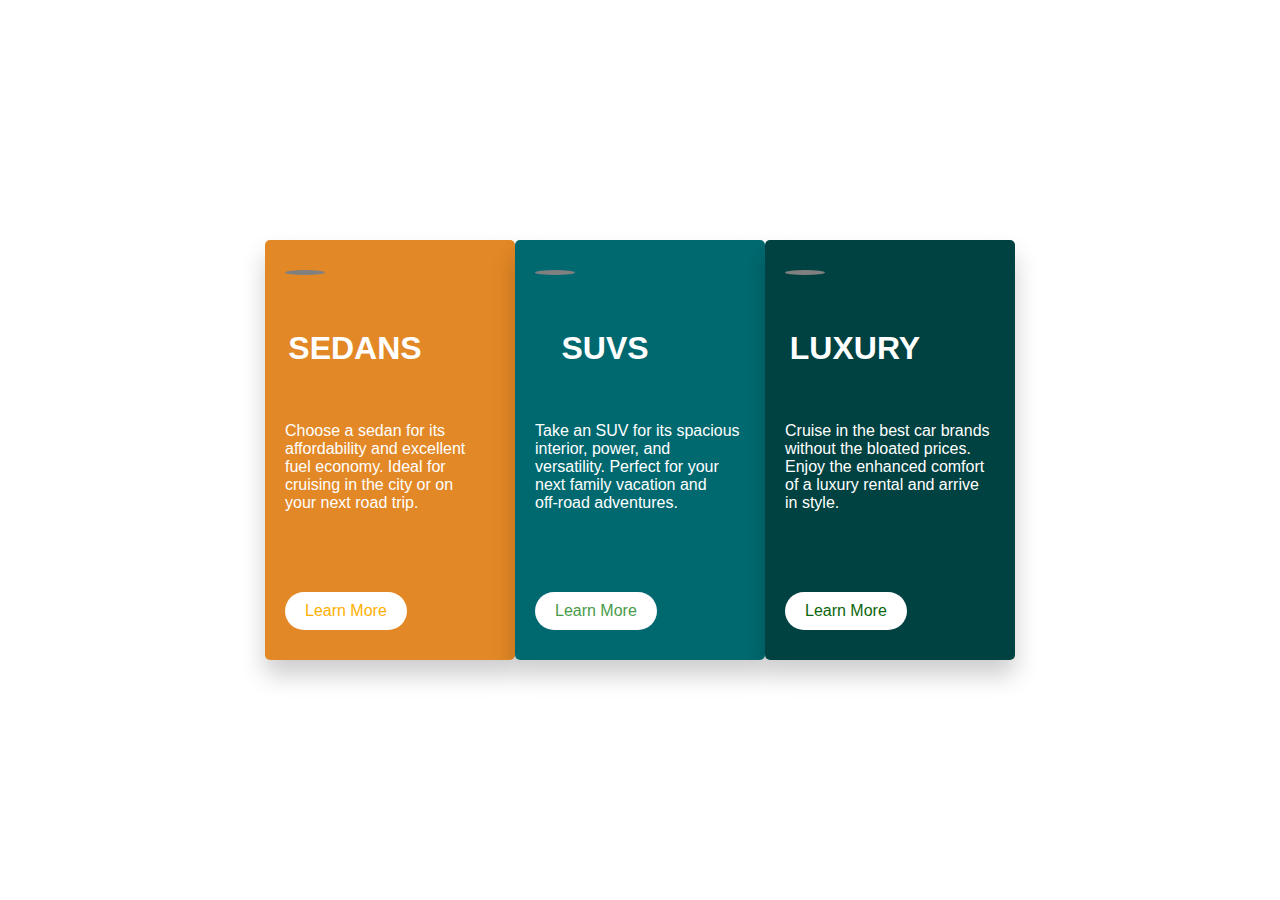
==== index.html @ ef580e55 "My codes for both designs" ====
<!DOCTYPE html>
<html lang="en">
<head> 
    <meta charset="UTF-8">
    <meta http-equiv="X-UA-Compatible" content="IE=edge">
    <meta name="viewport" content="width=device-width, initial-scale=1.0">
    <title>compilations9</title>
    <link rel="stylesheet" href="style.css"/>
<!-- font awesome -->
<link rel="stylesheet" href="https://cdnjs.cloudflare.com/ajax/libs/font-awesome/6.1.1/css/all.min.css"
     integrity="sha512-KfkfwYDsLkIlwQp6LFnl8zNdLGxu9YAA1QvwINks4PhcElQSvqcyVLLD9aMhXd13uQjoXtEKNosOWaZqXgel0g==" 
     crossorigin="anonymous" referrerpolicy="no-referrer" />

</head>
<body>
     <div class="container">
         <div class="card">
             <div class="circle">
                <div class="font">
                    <p class="paragraph1"> <i class="fa-solid fa-car-rear awesome fa-2x "></i></p>
                    </div>
                 <h2>SEDANS</h2>
             </div>
             <div class="content1">
                 <p> Choose a sedan for its<br />affordability and excellent<br />fuel
              economy. Ideal for<br />cruising in the city or on<br />your next
              road trip.
    </p>
     <a href="#">Learn More</a>
             </div>
         </div>
     

     <div class=" card">
        <div class="circle">
            <div class="font">
                <p class="paragraph2"> <i class="fa-solid fa-car-rear awesome fa-2x"></i></p>
           
            </div>
            <h2>SUVS</h2>
        </div>
        <div class="content2">
            <p>
                 Take an SUV for its spacious<br />interior, power, and<br />versatility.
              Perfect for your<br />next family vacation and<br />off-road
              adventures.</p>
                 <a href="#">Learn More</a>
        </div>
    </div>

    <div class="card">
        <div class="circle">
            <div class="font">
                <p class="paragraph3"><i class="fa-solid fa-car-rear awesome fa-2x"></i></p>
                </div>
            <h2>LUXURY</h2>
        </div>
        <div class="content3">
            <p>
                Cruise in the best car brands<br />without the bloated prices.<br />Enjoy
              the enhanced comfort<br />of a luxury rental and arrive<br />in
              style.
                 </p>
                 <a href="#">Learn More</a>
        </div>
    </div>
    </div>

</body>
</html>
---- style.css ----
*{
    margin: 0;
    padding: 0;
    box-sizing: border-box;
    font-family: sans-serif;
}

body{
    display: flex;
    justify-content: center;
    align-items: center;
    min-height: 100vh;
    background: #fff;
    background-attachment: fixed;
}

.container{
   position: relative;
   width: 1440px;
   @media screen and (max-width: 600px) {
    . view {
    width: 375px;
    }
    };
   padding: 20px;
   display: flex;
   justify-content: center;
   align-items: center;
   flex-wrap: wrap;
}


.container .card{
    position: relative;
    width: 250px;
    height: 420px;
    background: #fff;
    border-radius: 5px;
    overflow: hidden;
    box-shadow: 0 15px 25px  rgba(0,0,0,0.2);
}

 

.container .card .circle{
    position: relative;
    width: 100%;
    height: 100%;
    text-align: center;
}

.container .card .circle h2{
    color: #fff;
    font-size: 2rem;
    padding: 30px 0;
    padding-top: 50px ;
    padding-right: 70px;
}

.font{
    padding-top: 30px;
} 

.paragraph1{
    padding: 5px 20px 0 20px;
    background-color: grey;
    border-radius: 100%;
    width: 5px;
    margin: 0px 70px 5px 20px;
}

.paragraph2{
    padding: 5px 20px 0 20px;
    background-color: grey;
    border-radius: 100%;
    width: 5px;
    margin: 0px 70px 5px 20px;
}

.paragraph3{
    padding: 5px 20px 0 20px;
    background-color: grey;
    border-radius: 100%;
    width: 5px;
    margin: 0px 70px 5px 20px;
}

.awesome{
  color: whitesmoke;
}

.container .card .content1{
    position: absolute;
    bottom: 10px;
    padding: 20px;
    text-align: left;
    color: #fff;
}
  
.container .card .content1 a{
    position: relative;
    display: inline-block;
    padding: 10px 20px;
    background: #fff ;
    color: #ffaf00;
    text-decoration: none;
    border-radius: 30px;
    margin-top: 80px;
    margin-right: 80px; 
}


.container .card .content2{
    position: absolute;
    bottom: 10px;
    padding: 20px;
    text-align: left;
    color: #fff;
}
  
.container .card .content2 a{
    position: relative;
    display: inline-block;
    padding: 10px 20px;
    background: #fff ;
    color: rgb(72, 155, 72);
    text-decoration: none;
    border-radius: 30px;
    margin-top: 80px;
    margin-right: 80px;
}



.container .card .content3{
    position: absolute;
    bottom: 10px;
    padding: 20px;
    text-align: left;
    color: #fff;
}

.container .card .content3 a{
    position: relative;
    display: inline-block;
    padding: 10px 20px;
    background: #fff ;
    color: rgb(12, 102, 12);
    text-decoration: none;
    border-radius: 30px;
    margin-top: 80px;
    margin-right: 80px;
}


.container .card:nth-child(1) .circle,
.container .card:nth-child(1) .content a {
    background-color: hsl(31, 77%, 52%);
}

.container .card:nth-child(2) .circle,
.container .card:nth-child(2) .content a {
     background-color: hsl(184, 100%, 22%);
}

.container .card:nth-child(3) .circle,
.container .card:nth-child(3) .content a {
      background-color: hsl(179, 100%, 13%);
}
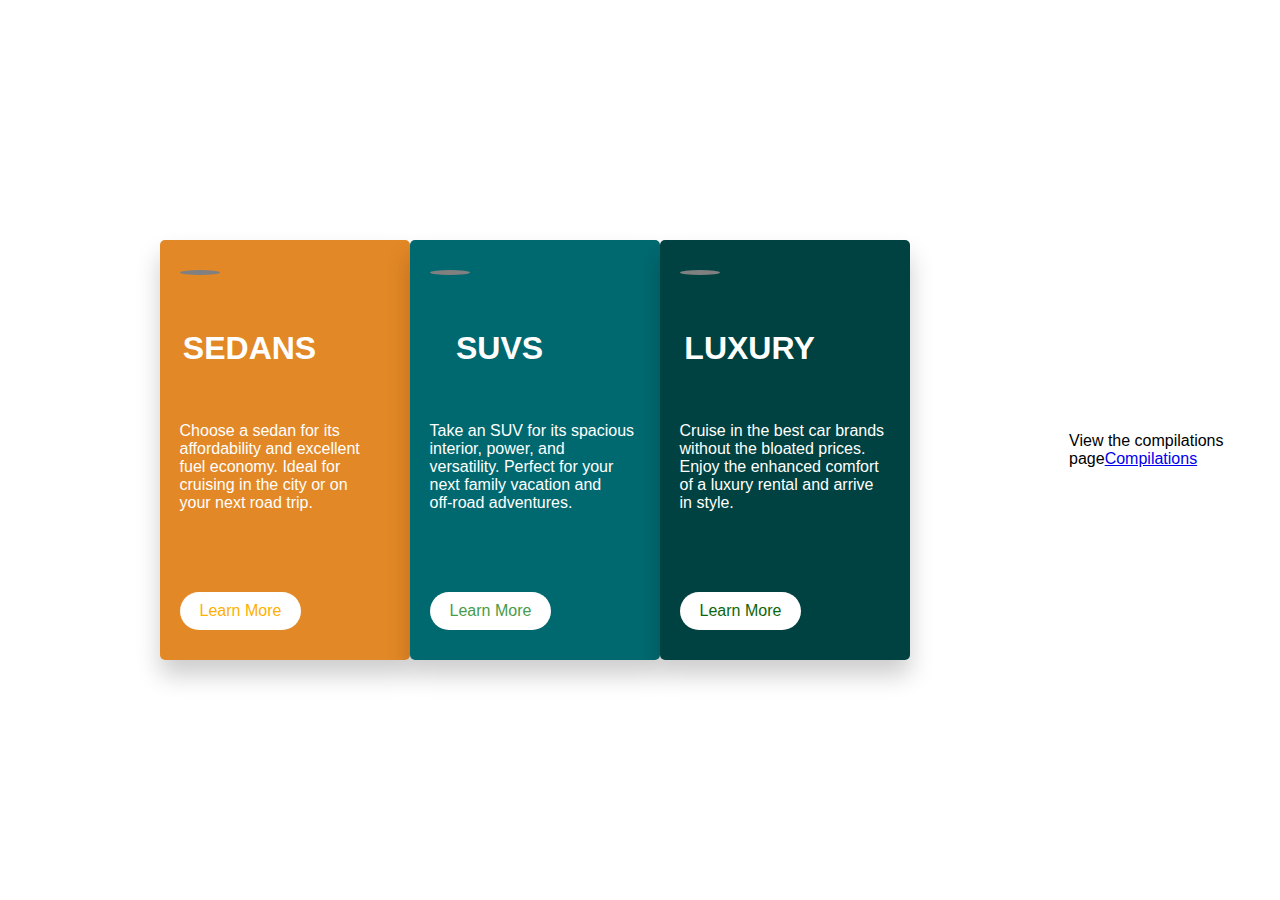
==== commit e33c74c6: "Update index.html" ====
--- a/index.html
+++ b/index.html
@@ -65,6 +65,10 @@
         </div>
     </div>
     </div>
+    
+    <div class="redirect">
+        <p>View the compilations page<a href="index.html">Compilations</a></p>
+    </div>
 
 </body>
-</html>+</html>
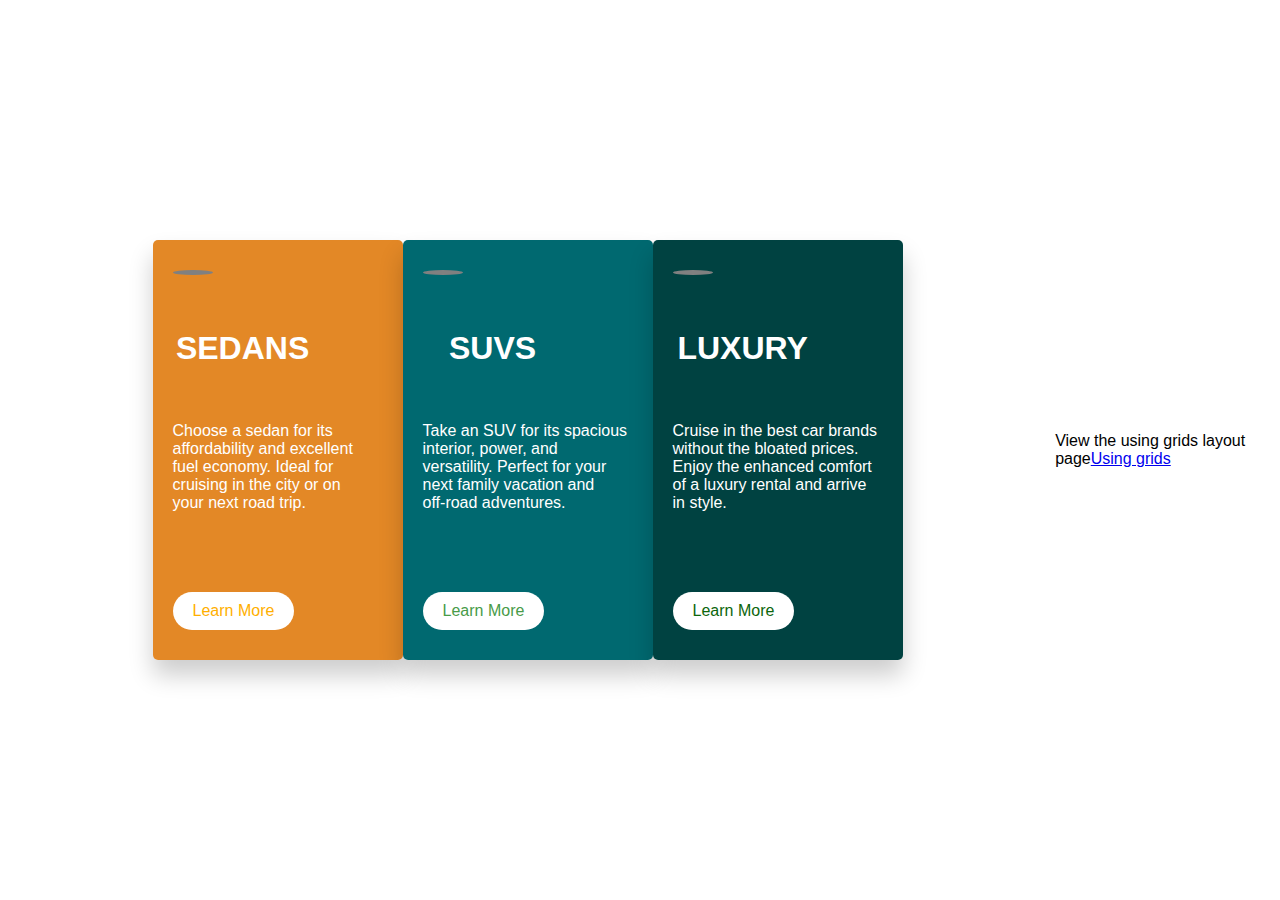
==== commit a1288997: "Update index.html" ====
--- a/index.html
+++ b/index.html
@@ -67,7 +67,7 @@
     </div>
     
     <div class="redirect">
-        <p>View the compilations page<a href="index.html">Compilations</a></p>
+        <p>View the using grids layout page<a href="grid.html">Using grids</a></p>
     </div>
 
 </body>
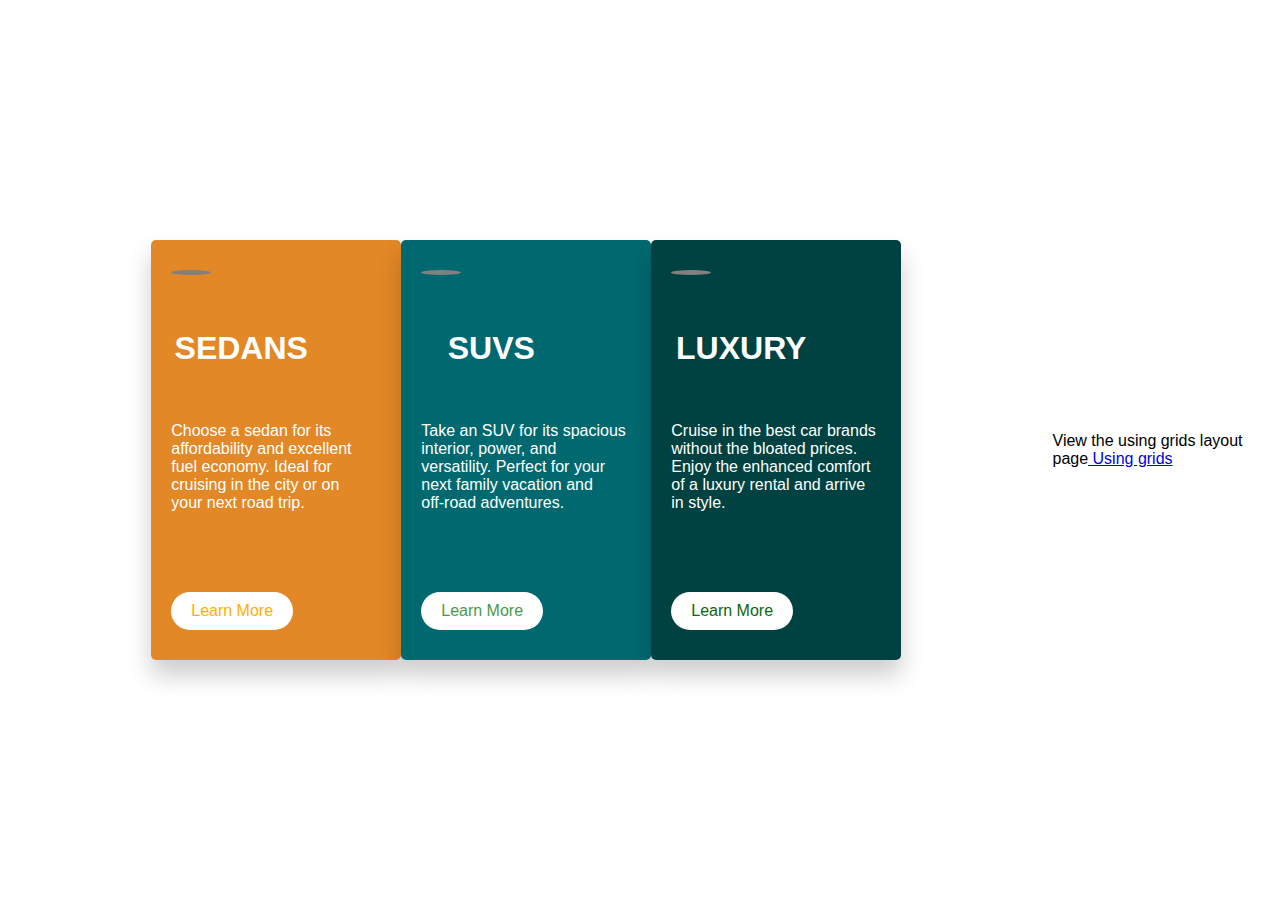
==== commit f36ec7e3: "Update index.html" ====
--- a/index.html
+++ b/index.html
@@ -67,7 +67,7 @@
     </div>
     
     <div class="redirect">
-        <p>View the using grids layout page<a href="grid.html">Using grids</a></p>
+        <p>View the using grids layout page<a href="grid.html"> Using grids</a></p>
     </div>
 
 </body>
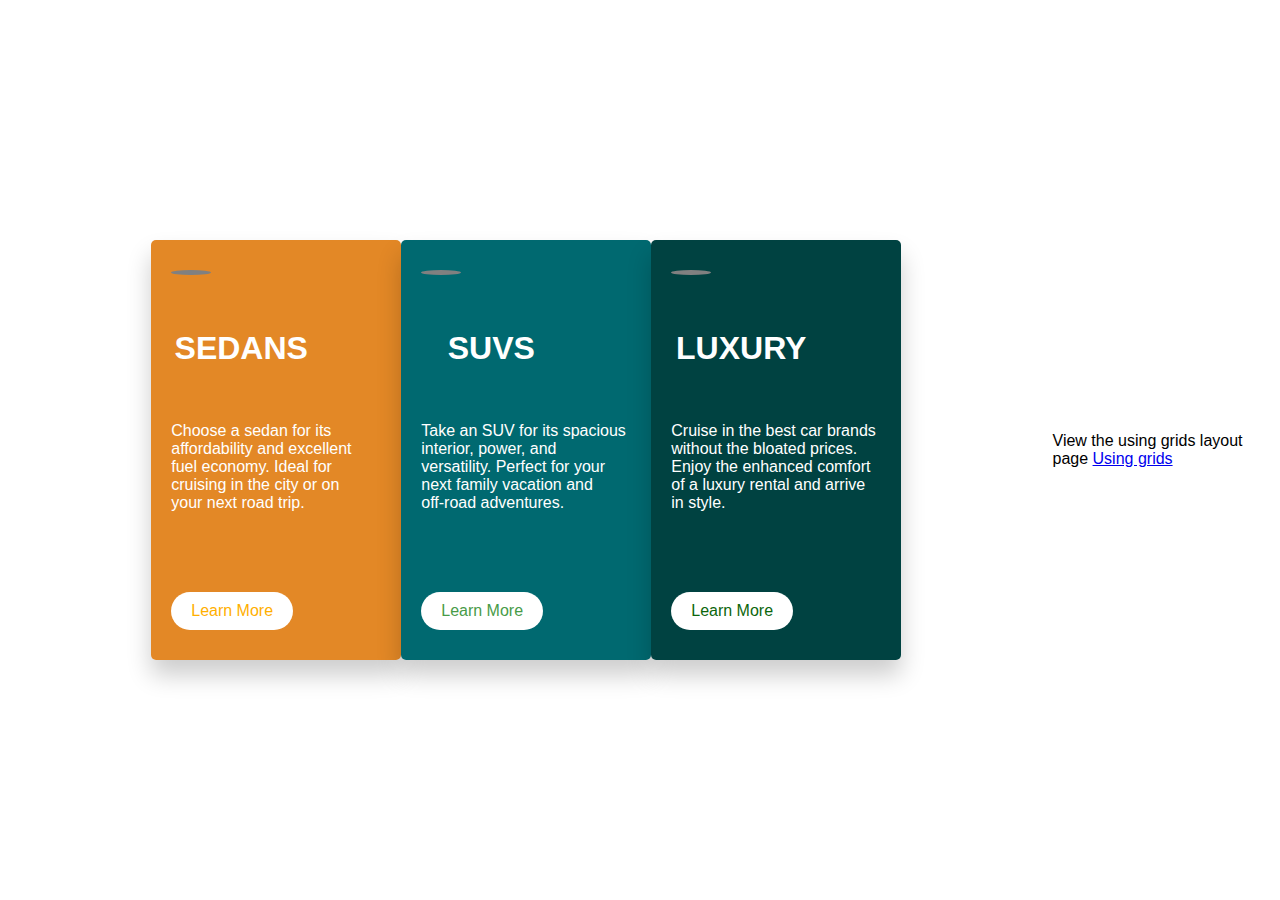
==== commit b508557f: "Update index.html" ====
--- a/index.html
+++ b/index.html
@@ -67,7 +67,7 @@
     </div>
     
     <div class="redirect">
-        <p>View the using grids layout page<a href="grid.html"> Using grids</a></p>
+        <p>View the using grids layout page <a href="grid.html"> Using grids</a></p>
     </div>
 
 </body>
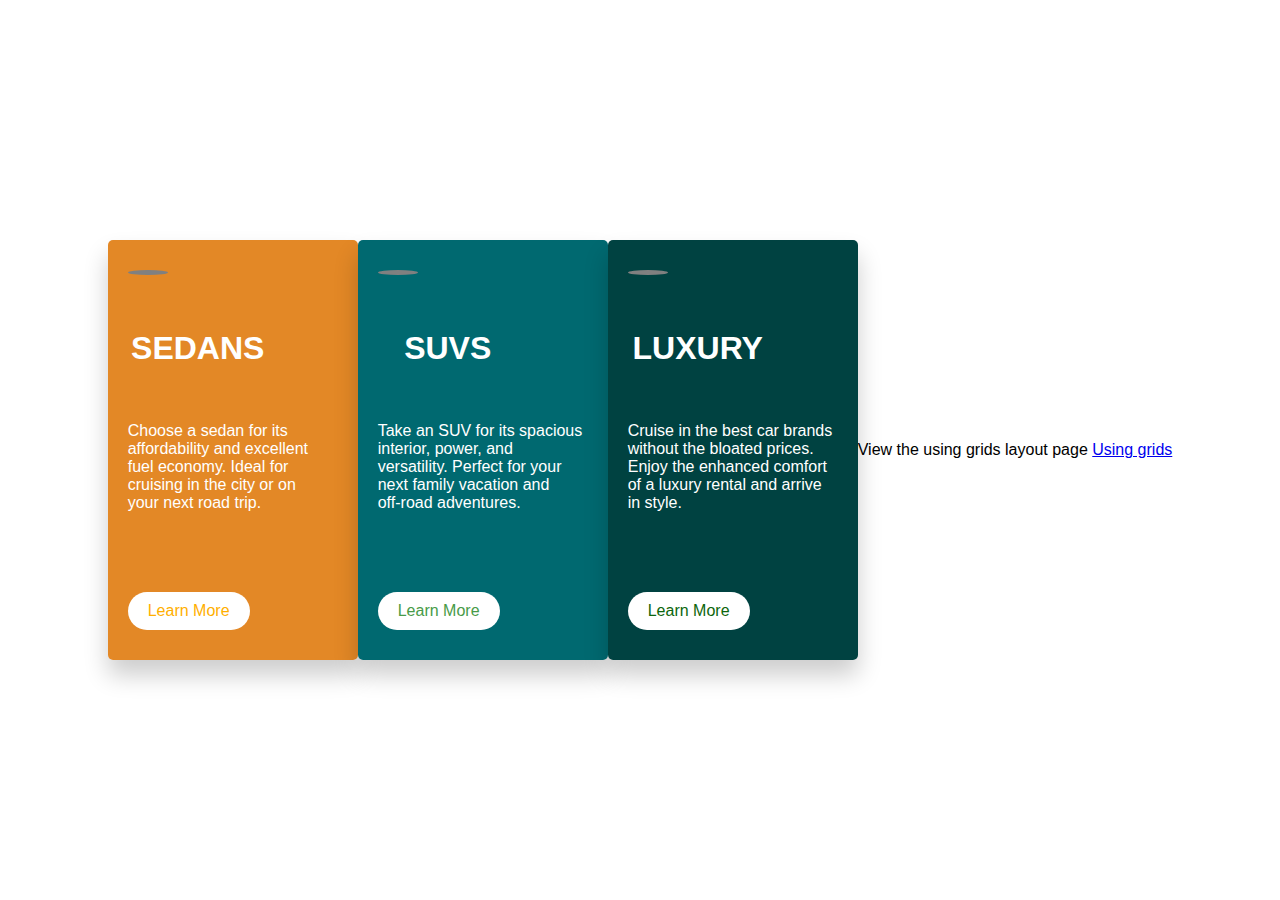
==== commit b628b9f1: "Update index.html" ====
--- a/index.html
+++ b/index.html
@@ -64,11 +64,12 @@
                  <a href="#">Learn More</a>
         </div>
     </div>
-    </div>
-    
     <div class="redirect">
         <p>View the using grids layout page <a href="grid.html"> Using grids</a></p>
     </div>
 
+    </div>
+    
+   
 </body>
 </html>
